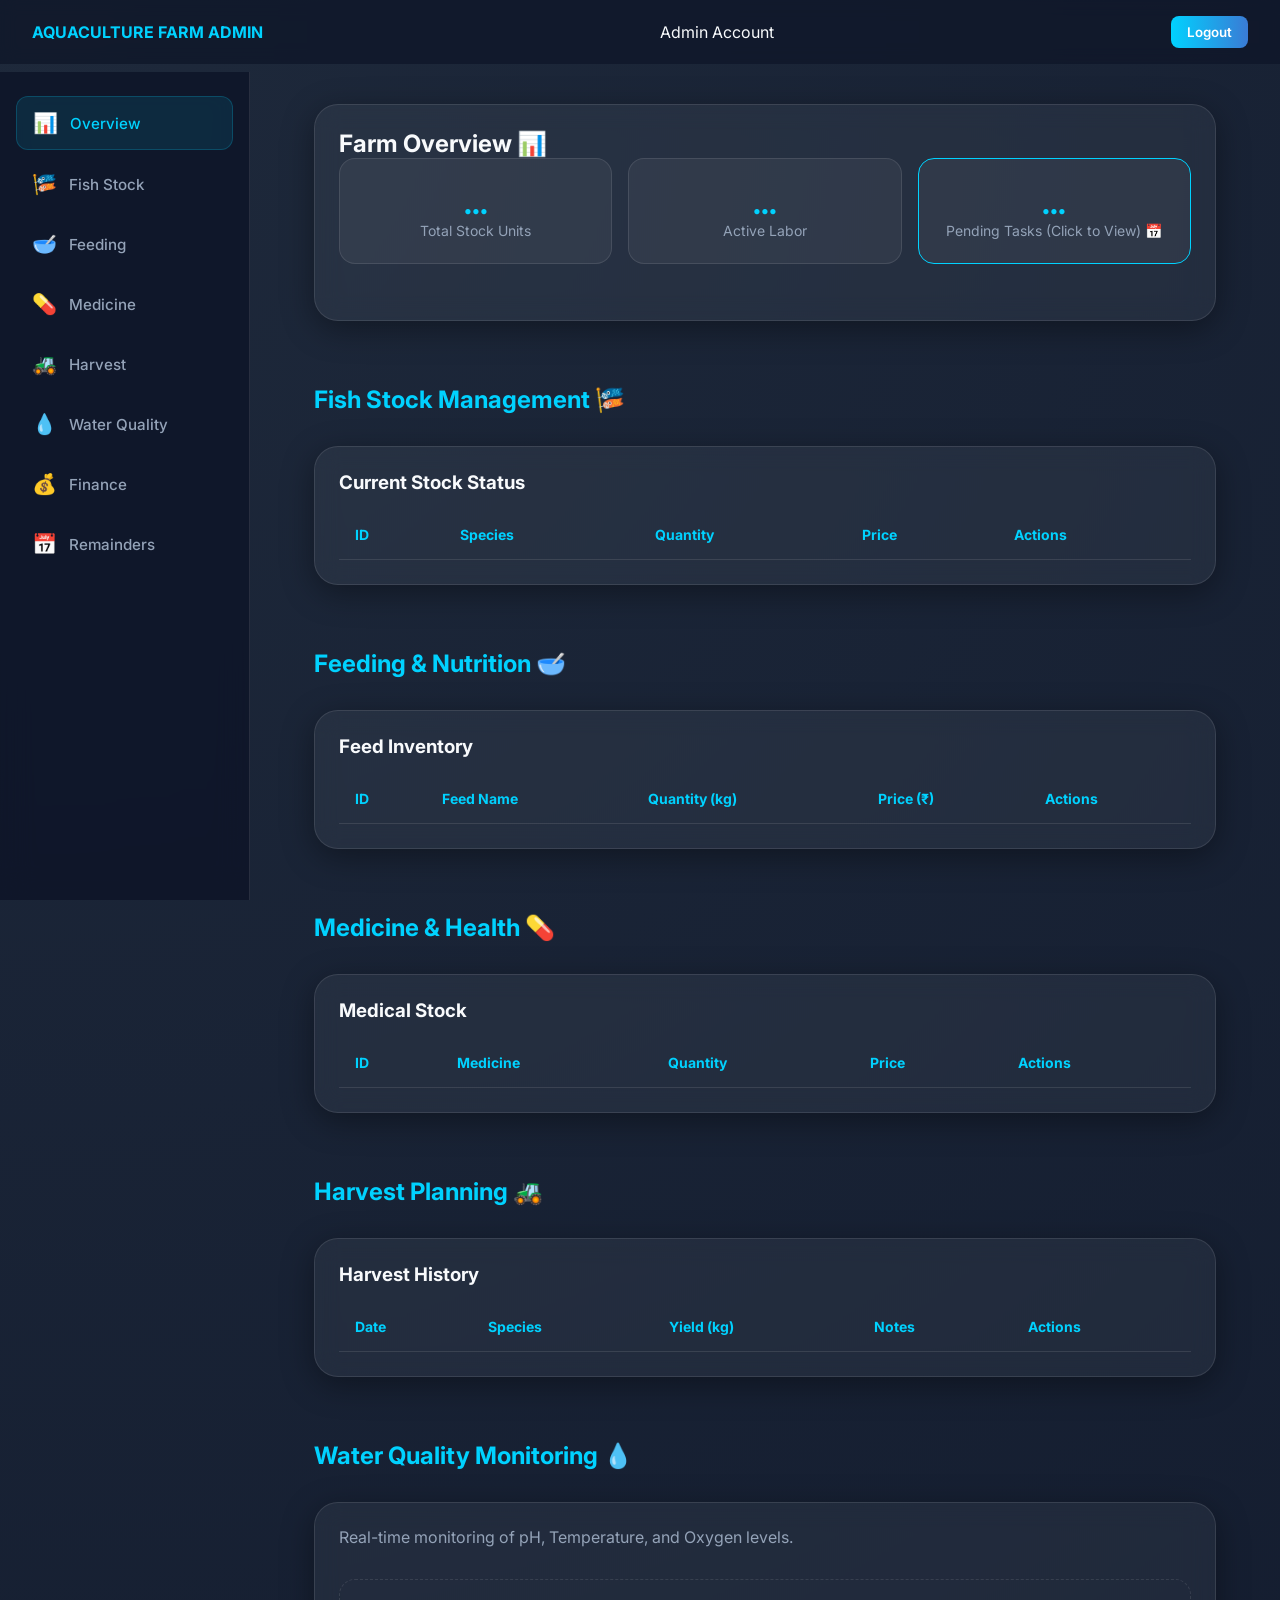
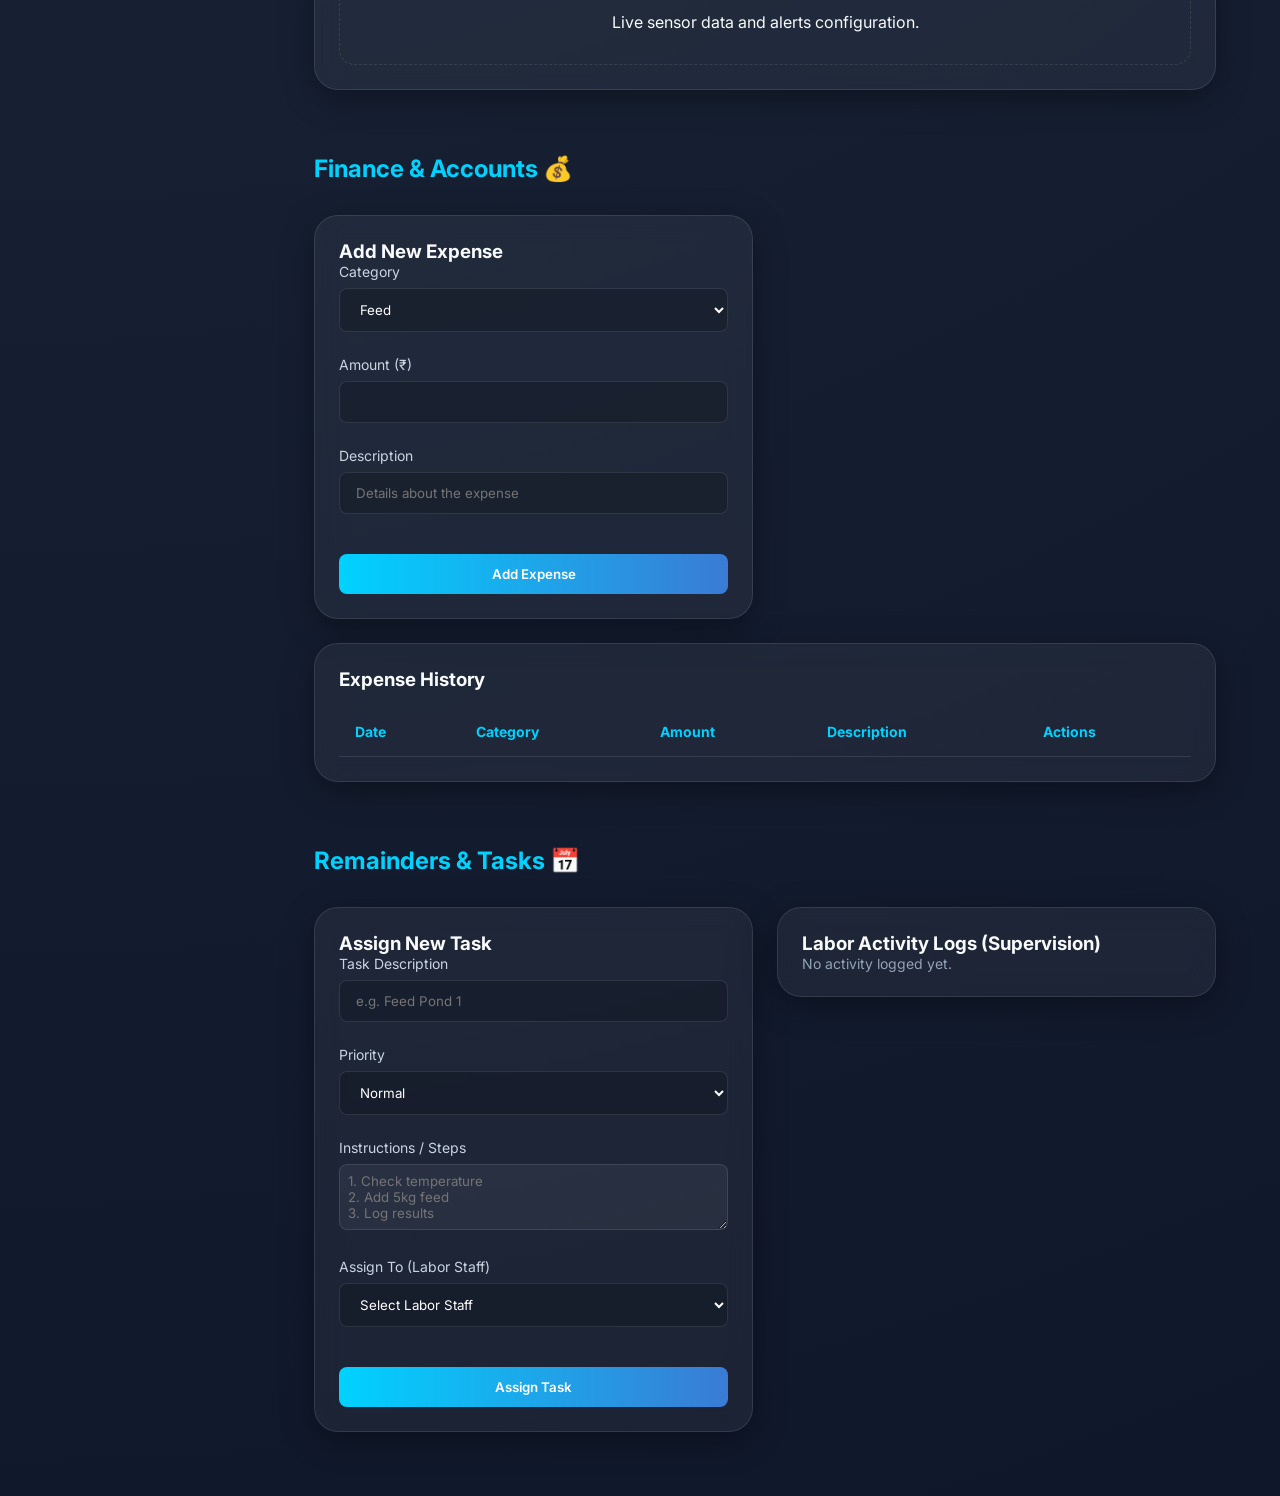
==== frontend/admin.html @ 34303a23 "Initial commit" ====
<!DOCTYPE html>
<html lang="en">

<head>
    <meta charset="UTF-8">
    <meta name="viewport" content="width=device-width, initial-scale=1.0">
    <title>Admin Dashboard - Aquaculture Farm Management System</title>
    <link rel="stylesheet" href="css/styles.css">
    <link href="https://fonts.googleapis.com/css2?family=Inter:wght@400;600;700&display=swap" rel="stylesheet">
    <style>
        body {
            display: block;
            padding-top: 80px;
        }

        .container {
            max-width: 1200px;
            margin: 0 auto;
            padding: 2rem;
            display: grid;
            grid-template-columns: repeat(auto-fit, minmax(300px, 1fr));
            gap: 1.5rem;
        }

        .glass-card {
            max-width: none;
            padding: 1.5rem;
        }

        .stat-grid {
            display: grid;
            grid-template-columns: repeat(auto-fit, minmax(200px, 1fr));
            gap: 1rem;
            margin-bottom: 2rem;
        }

        .stat-card {
            background: rgba(255, 255, 255, 0.05);
            border: 1px solid var(--glass-border);
            border-radius: 1rem;
            padding: 1.5rem;
            text-align: center;
        }

        .stat-val {
            font-size: 2rem;
            font-weight: 700;
            color: var(--primary);
        }

        .stat-label {
            font-size: 0.875rem;
            color: #94a3b8;
        }

        table {
            width: 100%;
            border-collapse: collapse;
            margin-top: 1rem;
        }

        th,
        td {
            padding: 1rem;
            text-align: left;
            border-bottom: 1px solid var(--glass-border);
        }

        th {
            color: var(--primary);
            font-size: 0.875rem;
        }
    </style>
</head>

<body style="display: block; padding-top: 72px;">
    <nav class="navbar">
        <div style="font-weight: 700; color: var(--primary);">AQUACULTURE FARM ADMIN</div>
        <div id="user-info">Admin Account</div>
        <button onclick="logout()" style="width: auto; margin: 0; padding: 0.5rem 1rem;">Logout</button>
    </nav>

    <aside class="sidebar">
        <a href="#overview" class="sidebar-link active" onclick="setActive(this)">
            <span class="icon">📊</span>
            <span class="text">Overview</span>
        </a>
        <a href="#fish-stock" class="sidebar-link" onclick="setActive(this)">
            <span class="icon">🎏</span>
            <span class="text">Fish Stock</span>
        </a>
        <a href="#feeding" class="sidebar-link" onclick="setActive(this)">
            <span class="icon">🥣</span>
            <span class="text">Feeding</span>
        </a>
        <a href="#medicine" class="sidebar-link" onclick="setActive(this)">
            <span class="icon">💊</span>
            <span class="text">Medicine</span>
        </a>
        <a href="#harvest" class="sidebar-link" onclick="setActive(this)">
            <span class="icon">🚜</span>
            <span class="text">Harvest</span>
        </a>
        <a href="#water-quality" class="sidebar-link" onclick="setActive(this)">
            <span class="icon">💧</span>
            <span class="text">Water Quality</span>
        </a>
        <a href="#finance" class="sidebar-link" onclick="setActive(this)">
            <span class="icon">💰</span>
            <span class="text">Finance</span>
        </a>
        <a href="#remainders" class="sidebar-link" onclick="setActive(this)">
            <span class="icon">📅</span>
            <span class="text">Remainders</span>
        </a>
    </aside>

    <main class="admin-main">
        <!-- Overview Section -->
        <section id="overview" class="container" style="padding-top: 0;">
            <div class="glass-card" style="grid-column: 1 / -1;">
                <h2>Farm Overview 📊</h2>
                <div class="stat-grid" id="stats-container">
                    <div class="stat-card">
                        <div class="stat-val" id="total-stock">...</div>
                        <div class="stat-label">Total Stock Units</div>
                    </div>
                    <div class="stat-card">
                        <div class="stat-val" id="labor-count">...</div>
                        <div class="stat-label">Active Labor</div>
                    </div>
                    <div class="stat-card" style="cursor: pointer; border: 1px solid var(--primary);"
                        onclick="document.querySelector('a[href=\'#remainders\']').click()">
                        <div class="stat-val" id="pending-tasks">...</div>
                        <div class="stat-label">Pending Tasks (Click to View) 📅</div>
                    </div>
                </div>
            </div>
        </section>

        <!-- Fish Stock Section -->
        <section id="fish-stock" class="container">
            <h2 style="grid-column: 1 / -1; color: var(--primary); margin-bottom: 0.5rem;">Fish Stock Management 🎏</h2>
            <div class="glass-card" style="grid-column: 1 / -1;">
                <h3>Current Stock Status</h3>
                <table>
                    <thead>
                        <tr>
                            <th>ID</th>
                            <th>Species</th>
                            <th>Quantity</th>
                            <th>Price</th>
                            <th>Actions</th>
                        </tr>
                    </thead>
                    <tbody id="stock-table-body">
                        <!-- Rows injected here -->
                    </tbody>
                </table>
            </div>
        </section>

        <!-- Feeding Section -->
        <section id="feeding" class="container">
            <h2 style="grid-column: 1 / -1; color: var(--primary); margin-bottom: 0.5rem;">Feeding & Nutrition 🥣</h2>
            <div class="glass-card" style="grid-column: 1 / -1;">
                <h3>Feed Inventory</h3>
                <table>
                    <thead>
                        <tr>
                            <th>ID</th>
                            <th>Feed Name</th>
                            <th>Quantity (kg)</th>
                            <th>Price (₹)</th>
                            <th>Actions</th>
                        </tr>
                    </thead>
                    <tbody id="feed-table-body"></tbody>
                </table>
            </div>
        </section>

        <!-- Medicine Section -->
        <section id="medicine" class="container">
            <h2 style="grid-column: 1 / -1; color: var(--primary); margin-bottom: 0.5rem;">Medicine & Health 💊</h2>
            <div class="glass-card" style="grid-column: 1 / -1;">
                <h3>Medical Stock</h3>
                <table>
                    <thead>
                        <tr>
                            <th>ID</th>
                            <th>Medicine</th>
                            <th>Quantity</th>
                            <th>Price</th>
                            <th>Actions</th>
                        </tr>
                    </thead>
                    <tbody id="medicine-table-body"></tbody>
                </table>
            </div>
        </section>

        <!-- Harvest Section -->
        <section id="harvest" class="container">
            <h2 style="grid-column: 1 / -1; color: var(--primary); margin-bottom: 0.5rem;">Harvest Planning 🚜</h2>
            <div class="glass-card" style="grid-column: 1 / -1;">
                <h3>Harvest History</h3>
                <table>
                    <thead>
                        <tr>
                            <th>Date</th>
                            <th>Species</th>
                            <th>Yield (kg)</th>
                            <th>Notes</th>
                            <th>Actions</th>
                        </tr>
                    </thead>
                    <tbody id="harvest-table-body"></tbody>
                </table>
            </div>
        </section>

        <!-- Water Quality Section -->
        <section id="water-quality" class="container">
            <h2 style="grid-column: 1 / -1; color: var(--primary); margin-bottom: 0.5rem;">Water Quality Monitoring 💧
            </h2>
            <div class="glass-card" style="grid-column: 1 / -1;">
                <p style="color: #94a3b8;">Real-time monitoring of pH, Temperature, and Oxygen levels.</p>
                <div
                    style="margin-top: 2rem; padding: 2rem; border: 1px dashed var(--glass-border); border-radius: 1rem; text-align: center;">
                    Live sensor data and alerts configuration.
                </div>
            </div>
        </section>

        <!-- Finance Section -->
        <section id="finance" class="container">
            <h2 style="grid-column: 1 / -1; color: var(--primary); margin-bottom: 0.5rem;">Finance & Accounts 💰</h2>
            <div class="glass-card">
                <h3>Add New Expense</h3>
                <form id="expense-form">
                    <div class="form-group">
                        <label>Category</label>
                        <select id="expense-category" required>
                            <option value="Feed">Feed</option>
                            <option value="Medicine">Medicine</option>
                            <option value="Labor">Labor</option>
                            <option value="Maintenance">Maintenance</option>
                            <option value="Equipment">Equipment</option>
                            <option value="Other">Other</option>
                        </select>
                    </div>
                    <div class="form-group">
                        <label>Amount (₹)</label>
                        <input type="number" step="0.01" id="expense-amount" required>
                    </div>
                    <div class="form-group">
                        <label>Description</label>
                        <input type="text" id="expense-desc" placeholder="Details about the expense">
                    </div>
                    <button type="submit">Add Expense</button>
                </form>
            </div>
            <div class="glass-card" style="grid-column: 1 / -1;">
                <h3>Expense History</h3>
                <table>
                    <thead>
                        <tr>
                            <th>Date</th>
                            <th>Category</th>
                            <th>Amount</th>
                            <th>Description</th>
                            <th>Actions</th>
                        </tr>
                    </thead>
                    <tbody id="expense-table-body">
                        <!-- Rows injected here -->
                    </tbody>
                </table>
            </div>
        </section>

        <!-- Remainders Section -->
        <section id="remainders" class="container">
            <h2 style="grid-column: 1 / -1; color: var(--primary); margin-bottom: 0.5rem;">Remainders & Tasks 📅</h2>
            <div class="glass-card">
                <h3>Assign New Task</h3>
                <form id="task-form">
                    <div class="form-group">
                        <label>Task Description</label>
                        <input type="text" id="task-desc" required placeholder="e.g. Feed Pond 1">
                    </div>
                    <div class="form-group">
                        <label>Priority</label>
                        <select id="task-priority" required>
                            <option value="Normal">Normal</option>
                            <option value="Urgent">Urgent 🚨</option>
                            <option value="Low">Low</option>
                        </select>
                    </div>
                    <div class="form-group">
                        <label>Instructions / Steps</label>
                        <textarea id="task-steps"
                            placeholder="1. Check temperature&#10;2. Add 5kg feed&#10;3. Log results" rows="3"
                            style="width: 100%; background: rgba(255,255,255,0.05); border: 1px solid var(--glass-border); border-radius: 0.5rem; color: white; padding: 0.5rem;"></textarea>
                    </div>
                    <div class="form-group">
                        <label>Assign To (Labor Staff)</label>
                        <select id="labor-id" required>
                            <option value="">Select Labor Staff</option>
                        </select>
                    </div>
                    <button type="submit">Assign Task</button>
                </form>
            </div>
            <div class="glass-card" style="height: fit-content;">
                <h3>Labor Activity Logs (Supervision)</h3>
                <div id="notification-list" style="max-height: 400px; overflow-y: auto;">
                    <p style="color: #94a3b8; font-size: 0.875rem;">No activity logged yet.</p>
                </div>
            </div>
        </section>
    </main>

    <script>
        const API_BASE = 'http://localhost:5000/api';

        function setActive(el) {
            document.querySelectorAll('.sidebar-link').forEach(link => link.classList.remove('active'));
            el.classList.add('active');
        }

        async function loadAdminData() {
            try {
                const statsRes = await fetch(`${API_BASE}/admin/overview`);
                const stats = await statsRes.json();
                document.getElementById('total-stock').textContent = stats.total_stock;
                document.getElementById('labor-count').textContent = stats.labor_count;
                document.getElementById('pending-tasks').textContent = stats.pending_tasks;

                loadStocks();
                loadFeeds();
                loadMedicines();
                loadHarvests();
                loadExpenses();
                loadNotifications();
                loadLaborDropdown();
            } catch (err) {
                console.error("Error loading admin data:", err);
            }
        }

        async function loadStocks() {
            const res = await fetch(`${API_BASE}/admin/stock`);
            const stocks = await res.json();
            const tableBody = document.getElementById('stock-table-body');
            tableBody.innerHTML = stocks.map(s => `
                <tr>
                    <td>#${s.id}</td>
                    <td>${s.species}</td>
                    <td>${s.quantity}</td>
                    <td>₹${s.price.toFixed(2)}</td>
                    <td>
                        <button onclick="editStock(${s.id}, '${s.species}', ${s.quantity}, ${s.price})" style="width: auto; margin: 0; padding: 0.25rem 0.75rem; font-size: 0.75rem; background: var(--secondary);">Edit</button>
                        <button onclick="deleteStock(${s.id})" style="width: auto; margin: 0; padding: 0.25rem 0.75rem; font-size: 0.75rem; background: var(--danger);">Delete</button>
                    </td>
                </tr>
            `).join('');
        }

        async function loadFeeds() {
            const res = await fetch(`${API_BASE}/admin/feed`);
            const feeds = await res.json();
            document.getElementById('feed-table-body').innerHTML = feeds.map(f => `
                <tr>
                    <td>#${f.id}</td>
                    <td>${f.name}</td>
                    <td>${f.quantity} kg</td>
                    <td>₹${f.unit_price.toFixed(2)} /kg</td>
                    <td>
                        <button onclick="editFeed(${f.id}, '${f.name}', ${f.quantity}, ${f.unit_price})" style="width: auto; margin: 0; padding: 0.25rem 0.75rem; font-size: 0.75rem; background: var(--secondary);">Edit</button>
                        <button onclick="deleteFeed(${f.id})" style="width: auto; margin: 0; padding: 0.25rem 0.75rem; font-size: 0.75rem; background: var(--danger);">Delete</button>
                    </td>
                </tr>
            `).join('');
        }

        async function loadMedicines() {
            const res = await fetch(`${API_BASE}/admin/medicine`);
            const meds = await res.json();
            document.getElementById('medicine-table-body').innerHTML = meds.map(m => `
                <tr>
                    <td>#${m.id}</td>
                    <td>${m.name}</td>
                    <td>${m.quantity}</td>
                    <td>₹${m.unit_price.toFixed(2)}</td>
                    <td>
                        <button onclick="editMedicine(${m.id}, '${m.name}', ${m.quantity}, ${m.unit_price})" style="width: auto; margin: 0; padding: 0.25rem 0.75rem; font-size: 0.75rem; background: var(--secondary);">Edit</button>
                        <button onclick="deleteMedicine(${m.id})" style="width: auto; margin: 0; padding: 0.25rem 0.75rem; font-size: 0.75rem; background: var(--danger);">Delete</button>
                    </td>
                </tr>
            `).join('');
        }

        async function loadHarvests() {
            const res = await fetch(`${API_BASE}/admin/harvest`);
            const harvests = await res.json();
            document.getElementById('harvest-table-body').innerHTML = harvests.map(h => `
                <tr>
                    <td>${h.date}</td>
                    <td>${h.species}</td>
                    <td>${h.quantity} kg</td>
                    <td style="color: #94a3b8; font-size: 0.875rem;">${h.notes}</td>
                    <td>
                        <button onclick="editHarvest(${h.id}, '${h.species}', ${h.quantity}, '${h.notes}')" style="width: auto; margin: 0; padding: 0.25rem 0.75rem; font-size: 0.75rem; background: var(--secondary);">Edit</button>
                        <button onclick="deleteHarvest(${h.id})" style="width: auto; margin: 0; padding: 0.25rem 0.75rem; font-size: 0.75rem; background: var(--danger);">Delete</button>
                    </td>
                </tr>
            `).join('');
        }

        async function deleteHarvest(id) {
            if (confirm('Delete harvest record?')) {
                await fetch(`${API_BASE}/admin/harvest/${id}`, { method: 'DELETE' });
                loadHarvests();
            }
        }

        async function loadExpenses() {
            const res = await fetch(`${API_BASE}/admin/expenses`);
            const expenses = await res.json();
            const tableBody = document.getElementById('expense-table-body');
            tableBody.innerHTML = expenses.map(e => `
                <tr>
                    <td>${e.date}</td>
                    <td><span class="badge" style="background: rgba(34, 197, 94, 0.1); color: #22c55e; border: 1px solid #22c55e; padding: 0.2rem 0.5rem; border-radius: 4px; font-size: 0.75rem;">${e.category}</span></td>
                    <td>₹${e.amount.toFixed(2)}</td>
                    <td style="color: #94a3b8; font-size: 0.875rem;">${e.description}</td>
                    <td>
                        <button onclick="editExpense(${e.id}, '${e.category}', ${e.amount}, '${e.description}')" style="width: auto; margin: 0; padding: 0.25rem 0.75rem; font-size: 0.75rem; background: var(--secondary);">Edit</button>
                        <button onclick="deleteExpense(${e.id})" style="width: auto; margin: 0; padding: 0.25rem 0.75rem; font-size: 0.75rem; background: var(--danger);">Delete</button>
                    </td>
                </tr>
            `).join('');
        }

        async function editExpense(id, oldCat, oldAmt, oldDesc) {
            const category = prompt("Edit Category (Feed/Medicine/Labor/Maintenance/Equipment/Other):", oldCat);
            if (category === null) return;
            const amount = prompt("Edit Amount:", oldAmt);
            if (amount === null) return;
            const description = prompt("Edit Description:", oldDesc);
            if (description === null) return;

            await fetch(`${API_BASE}/admin/expenses/${id}`, {
                method: 'PUT',
                headers: { 'Content-Type': 'application/json' },
                body: JSON.stringify({ category, amount: parseFloat(amount), description })
            });
            alert('Expense Updated!');
            loadExpenses();
        }

        async function deleteExpense(id) {
            if (!confirm('Are you sure you want to delete this expense?')) return;
            await fetch(`${API_BASE}/admin/expenses/${id}`, { method: 'DELETE' });
            alert('Expense Deleted!');
            loadExpenses();
        }

        document.getElementById('expense-form').addEventListener('submit', async (e) => {
            e.preventDefault();
            const category = document.getElementById('expense-category').value;
            const amount = document.getElementById('expense-amount').value;
            const description = document.getElementById('expense-desc').value;

            await fetch(`${API_BASE}/admin/expenses`, {
                method: 'POST',
                headers: { 'Content-Type': 'application/json' },
                body: JSON.stringify({ category, amount: parseFloat(amount), description })
            });
            alert('Expense Added!');
            e.target.reset();
            loadExpenses();
        });

        async function editStock(id, oldSpecies, oldQuantity, oldPrice) {
            const species = prompt("Edit Species Name:", oldSpecies);
            if (species === null) return;
            const quantity = prompt("Edit Quantity:", oldQuantity);
            if (quantity === null) return;
            const price = prompt("Edit Price per Unit:", oldPrice);
            if (price === null) return;

            await fetch(`${API_BASE}/admin/stock/${id}`, {
                method: 'PUT',
                headers: { 'Content-Type': 'application/json' },
                body: JSON.stringify({
                    species,
                    quantity: parseInt(quantity),
                    price: parseFloat(price)
                })
            });
            alert('Stock Updated!');
            loadStocks();
        }

        async function deleteStock(id) {
            if (!confirm('Are you sure you want to delete this stock item?')) return;

            await fetch(`${API_BASE}/admin/stock/${id}`, {
                method: 'DELETE'
            });
            alert('Stock Deleted!');
            loadStocks();
        }

        async function loadLaborDropdown() {
            const res = await fetch(`${API_BASE}/admin/labor`);
            const labors = await res.json();
            const select = document.getElementById('labor-id');
            select.innerHTML = '<option value="">Select Labor Staff</option>' +
                labors.map(l => `<option value="${l.id}">${l.username} (ID: ${l.id})</option>`).join('');
        }

        async function loadNotifications() {
            const res = await fetch(`${API_BASE}/admin/notifications`);
            const notes = await res.json();
            const list = document.getElementById('notification-list');
            if (notes.length > 0) {
                list.innerHTML = notes.map(n => `
                    <div style="padding: 1rem; border-bottom: 1px solid var(--glass-border); font-size: 0.875rem; color: #e2e8f0;">
                        <span style="color: var(--primary); font-weight: 600;">[${n.time}]</span> ${n.message}
                    </div>
                `).join('');
            } else {
                list.innerHTML = '<p style="color: #94a3b8; font-size: 0.875rem;">No activity logged yet.</p>';
            }
        }

        document.getElementById('task-form').addEventListener('submit', async (e) => {
            e.preventDefault();
            const desc = document.getElementById('task-desc').value;
            const lid = document.getElementById('labor-id').value;
            const priority = document.getElementById('task-priority').value;
            const steps = document.getElementById('task-steps').value;

            await fetch(`${API_BASE}/admin/tasks`, {
                method: 'POST',
                headers: { 'Content-Type': 'application/json' },
                body: JSON.stringify({
                    description: desc,
                    assigned_to: lid,
                    priority,
                    steps
                })
            });
            alert('Task Assigned!');
            document.getElementById('task-desc').value = '';
            document.getElementById('task-steps').value = '';
            loadAdminData();
        });

        async function deleteStock(id) {
            if (!confirm('Are you sure you want to delete this stock item?')) return;

            await fetch(`${API_BASE}/admin/stock/${id}`, {
                method: 'DELETE'
            });
            alert('Stock Deleted!');
            loadStocks();
        }

        function logout() {
            localStorage.clear();
            window.location.href = 'index.html';
        }

        // Smooth scroll implementation
        document.querySelectorAll('.sidebar-link').forEach(anchor => {
            anchor.addEventListener('click', function (e) {
                e.preventDefault();
                const targetId = this.getAttribute('href');
                const targetElement = document.querySelector(targetId);

                if (targetElement) {
                    window.scrollTo({
                        top: targetElement.offsetTop - 80,
                        behavior: 'smooth'
                    });
                }
            });
        });

        window.onload = loadAdminData;
        setInterval(loadNotifications, 5000); // More frequent updates for supervision
    </script>
</body>

</html>
---- frontend/css/styles.css ----
:root {
    --primary: #00d2ff;
    --secondary: #3a7bd5;
    --dark: #0f172a;
    --light: #f8fafc;
    --glass: rgba(255, 255, 255, 0.05);
    --glass-border: rgba(255, 255, 255, 0.1);
    --accent: #10b981;
    --danger: #ef4444;
}

* {
    margin: 0;
    padding: 0;
    box-sizing: border-box;
    font-family: 'Inter', system-ui, -apple-system, sans-serif;
}

body {
    background: radial-gradient(circle at top left, #1e293b, var(--dark));
    color: var(--light);
    min-height: 100vh;
    display: flex;
    justify-content: center;
    align-items: center;
    overflow-x: hidden;
}

.glass-card {
    background: var(--glass);
    backdrop-filter: blur(12px);
    -webkit-backdrop-filter: blur(12px);
    border: 1px solid var(--glass-border);
    border-radius: 1.5rem;
    padding: 2.5rem;
    box-shadow: 0 8px 32px 0 rgba(0, 0, 0, 0.37);
    width: 100%;
    max-width: 400px;
    animation: fadeIn 0.8s ease-out;
}

@keyframes fadeIn {
    from {
        opacity: 0;
        transform: translateY(20px);
    }

    to {
        opacity: 1;
        transform: translateY(0);
    }
}

h1 {
    font-size: 1.75rem;
    font-weight: 700;
    margin-bottom: 0.5rem;
    background: linear-gradient(to right, var(--primary), var(--secondary));
    background-clip: text;
    -webkit-background-clip: text;
    -webkit-text-fill-color: transparent;
    text-align: center;
}

p.subtitle {
    color: #94a3b8;
    text-align: center;
    margin-bottom: 2rem;
    font-size: 0.875rem;
}

.form-group {
    margin-bottom: 1.5rem;
}

label {
    display: block;
    margin-bottom: 0.5rem;
    font-size: 0.875rem;
    color: #cbd5e1;
}

input,
select {
    width: 100%;
    padding: 0.75rem 1rem;
    background: rgba(0, 0, 0, 0.2);
    border: 1px solid var(--glass-border);
    border-radius: 0.5rem;
    color: white;
    outline: none;
    transition: all 0.3s;
}

input:focus,
select:focus {
    border-color: var(--primary);
    box-shadow: 0 0 0 2px rgba(0, 210, 255, 0.2);
}

button {
    width: 100%;
    padding: 0.75rem;
    background: linear-gradient(to right, var(--primary), var(--secondary));
    border: none;
    border-radius: 0.5rem;
    color: white;
    font-weight: 600;
    cursor: pointer;
    transition: transform 0.2s, opacity 0.2s;
    margin-top: 1rem;
}

button:hover {
    opacity: 0.9;
    transform: translateY(-1px);
}

button:active {
    transform: translateY(0);
}

.alert {
    padding: 0.75rem;
    border-radius: 0.5rem;
    margin-bottom: 1rem;
    font-size: 0.875rem;
    display: none;
}

.alert-error {
    background: rgba(239, 68, 68, 0.1);
    border: 1px solid var(--danger);
    color: var(--danger);
}

/* Navbar */
.navbar {
    position: fixed;
    top: 0;
    width: 100%;
    padding: 1rem 2rem;
    background: rgba(15, 23, 42, 0.8);
    backdrop-filter: blur(8px);
    display: flex;
    justify-content: space-between;
    align-items: center;
    z-index: 1000;
}

/* Sidebar Styles */
.sidebar {
    position: fixed;
    top: 72px;
    /* Height of navbar */
    left: 0;
    width: 250px;
    height: calc(100vh - 72px);
    background: rgba(15, 23, 42, 0.95);
    backdrop-filter: blur(16px);
    border-right: 1px solid var(--glass-border);
    padding: 1.5rem 1rem;
    overflow-y: auto;
    z-index: 900;
    transition: all 0.3s ease;
}

.sidebar-link {
    display: flex;
    align-items: center;
    gap: 0.75rem;
    padding: 0.875rem 1rem;
    color: #94a3b8;
    text-decoration: none;
    border-radius: 0.75rem;
    margin-bottom: 0.5rem;
    transition: all 0.2s ease;
    cursor: pointer;
    font-size: 0.95rem;
    font-weight: 500;
}

.sidebar-link:hover {
    background: rgba(255, 255, 255, 0.05);
    color: var(--primary);
    transform: translateX(4px);
}

.sidebar-link.active {
    background: rgba(0, 210, 255, 0.1);
    color: var(--primary);
    border: 1px solid rgba(0, 210, 255, 0.2);
}

.sidebar-link span.icon {
    font-size: 1.25rem;
}

/* Main Content Wrapper */
.admin-main {
    margin-left: 250px;
    padding: 2rem;
    min-height: calc(100vh - 72px);
    width: calc(100% - 250px);
}

@media (max-width: 1024px) {
    .sidebar {
        width: 70px;
        padding: 1.5rem 0.5rem;
    }

    .sidebar-link span.text {
        display: none;
    }

    .admin-main {
        margin-left: 70px;
        width: calc(100% - 70px);
    }
}

@media (max-width: 640px) {
    .sidebar {
        transform: translateX(-100%);
    }

    .admin-main {
        margin-left: 0;
        width: 100%;
    }
}
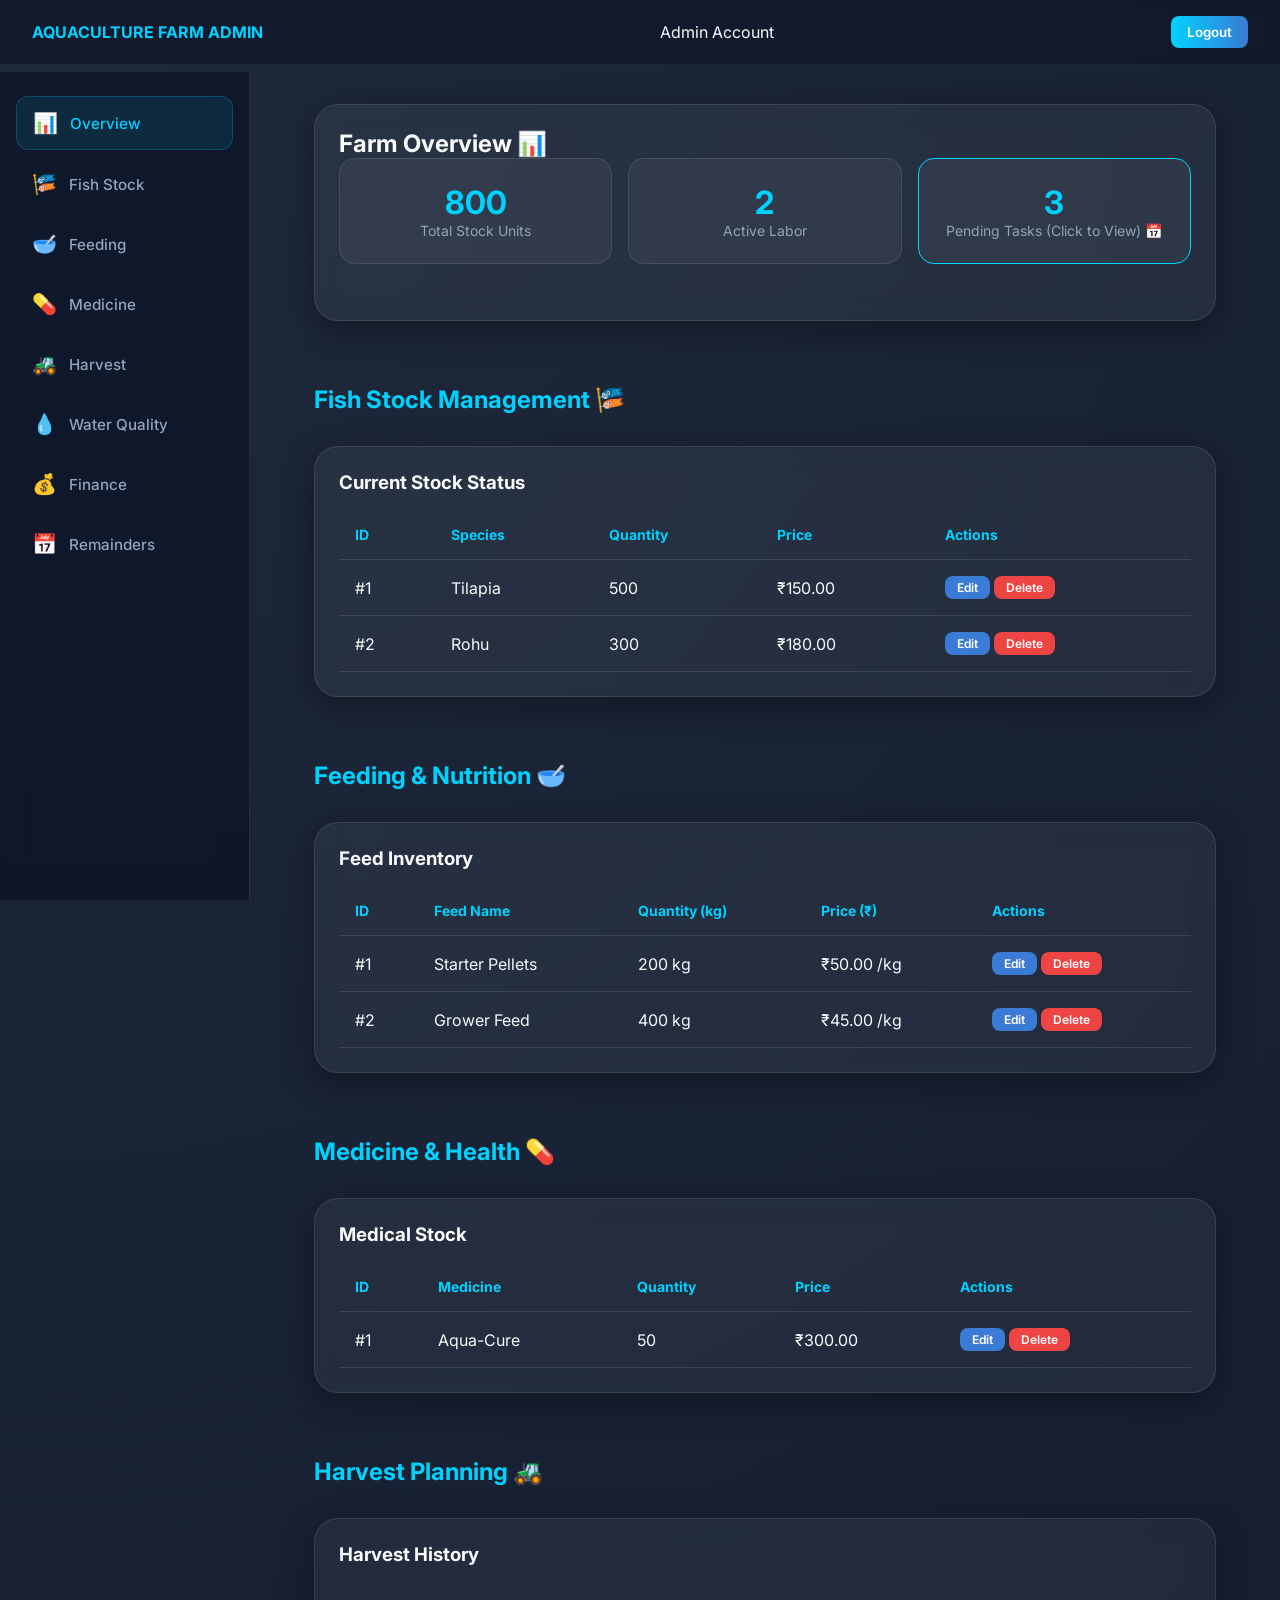
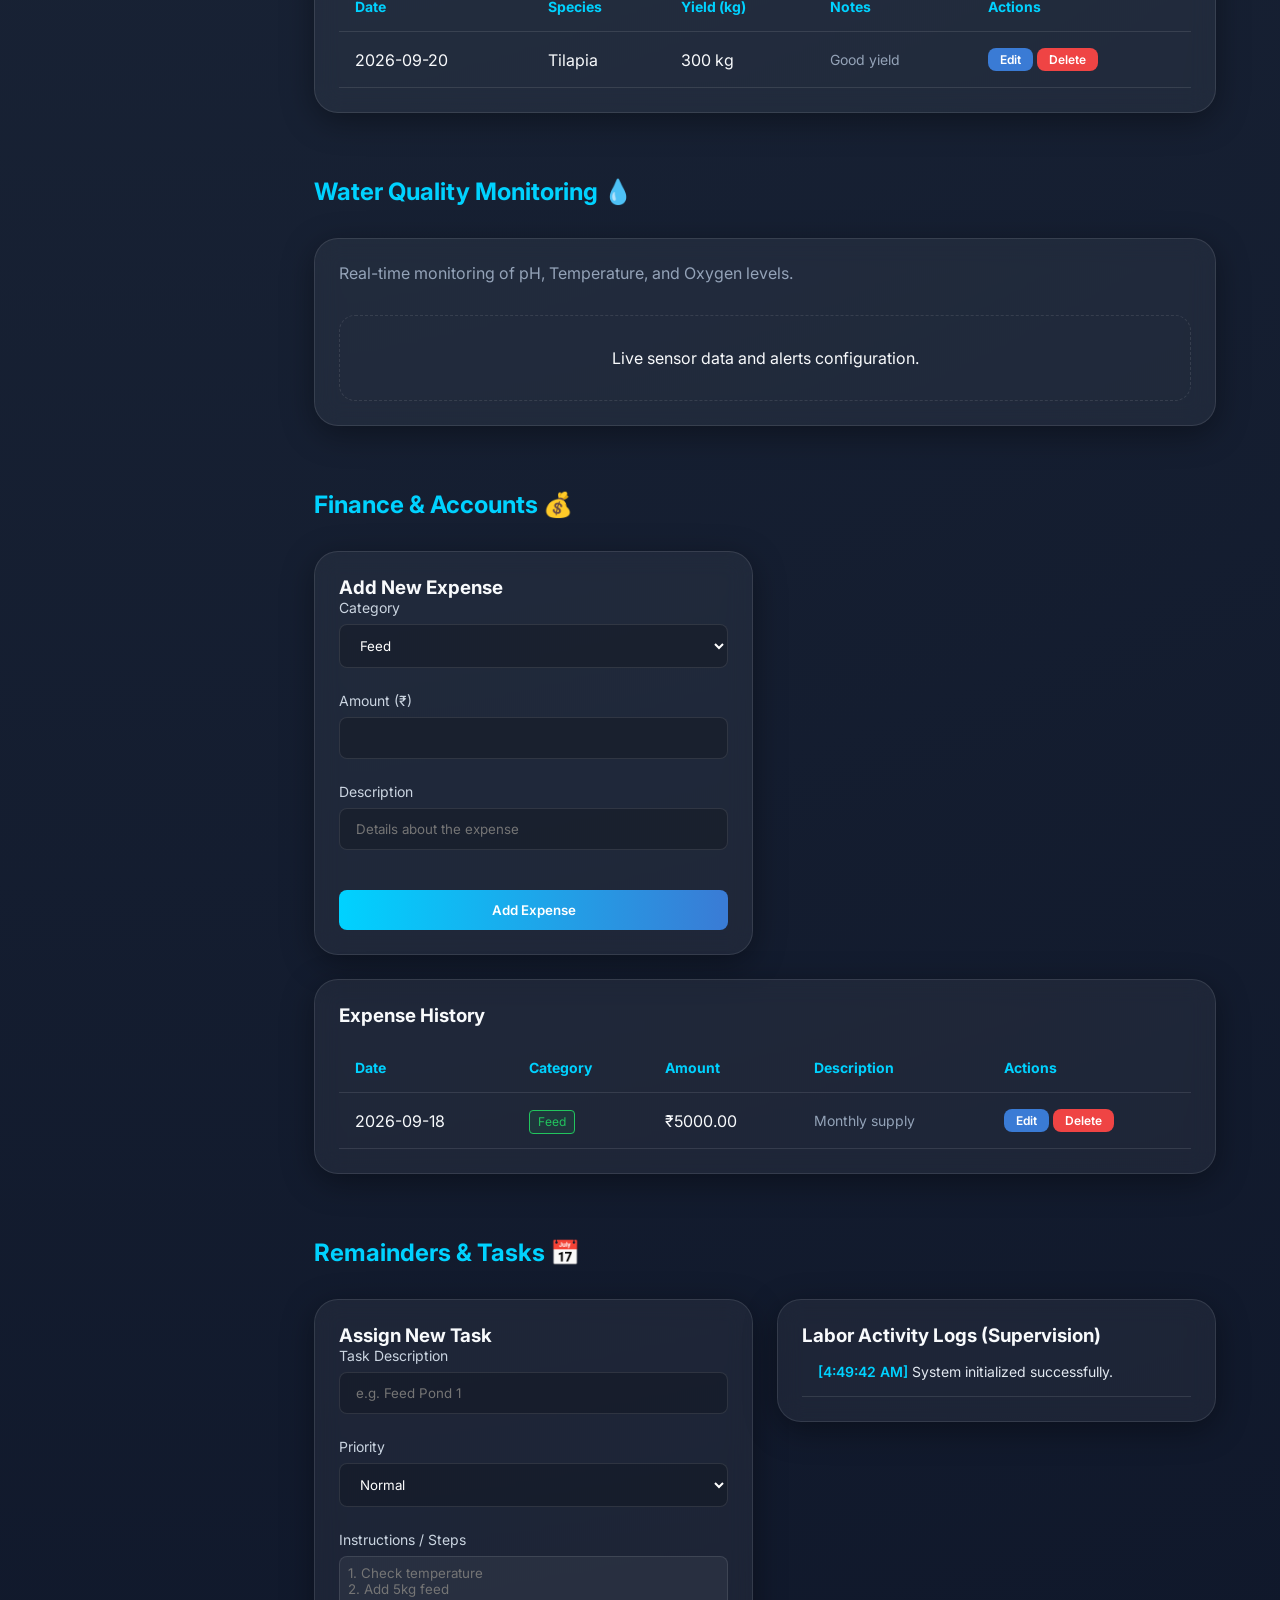
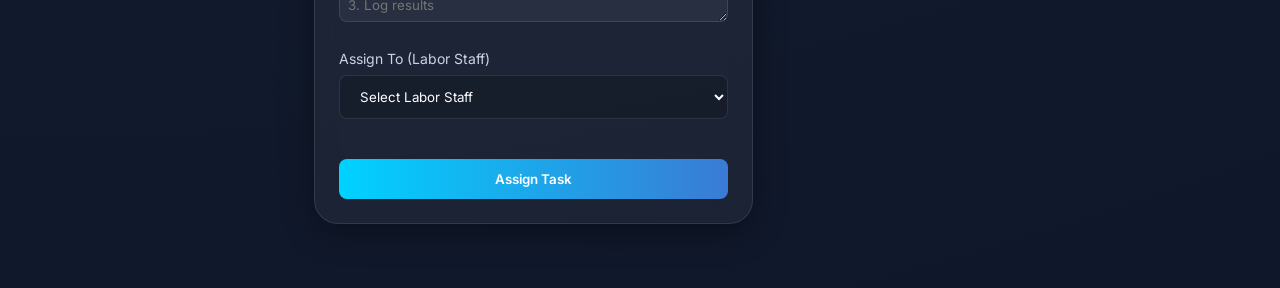
==== commit 16dbac0d: "Add mock APIs for all dashboards to function on GitHub Pages" ====
--- a/frontend/admin.html
+++ b/frontend/admin.html
@@ -325,6 +325,47 @@
     <script>
         const API_BASE = 'http://localhost:5000/api';
 
+        // MOCK INTERCEPTOR FOR GITHUB PAGES
+        const originalFetch = window.fetch;
+        window.fetch = async function (url, options) {
+            if (url.startsWith(API_BASE)) {
+
+                // Demo dummy state
+                window.mockState = window.mockState || {
+                    stock: [{ id: 1, species: "Tilapia", quantity: 500, price: 150.0 }, { id: 2, species: "Rohu", quantity: 300, price: 180.0 }],
+                    feed: [{ id: 1, name: "Starter Pellets", quantity: 200, unit_price: 50.0 }, { id: 2, name: "Grower Feed", quantity: 400, unit_price: 45.0 }],
+                    medicine: [{ id: 1, name: "Aqua-Cure", quantity: 50, unit_price: 300.0 }],
+                    harvest: [{ id: 1, date: "2026-09-20", species: "Tilapia", quantity: 300, notes: "Good yield" }],
+                    expenses: [{ id: 1, date: "2026-09-18", category: "Feed", amount: 5000.0, description: "Monthly supply" }],
+                    notifications: [{ time: new Date().toLocaleTimeString(), message: "System initialized successfully." }],
+                    labor: [{ id: 1, username: "labor1", role: "labor" }, { id: 2, username: "labor2", role: "labor" }]
+                };
+
+                const delay = (ms) => new Promise(res => setTimeout(res, ms));
+                await delay(200);
+
+                // Routes
+                if (url.includes('/admin/overview')) return { json: async () => ({ total_stock: 800, labor_count: 2, pending_tasks: 3 }) };
+                if (url.includes('/admin/stock')) {
+                    if (options?.method === 'DELETE' || options?.method === 'PUT' || options?.method === 'POST') return { json: async () => ({ status: 'success' }) };
+                    return { json: async () => window.mockState.stock };
+                }
+                if (url.includes('/admin/feed')) return { json: async () => window.mockState.feed };
+                if (url.includes('/admin/medicine')) return { json: async () => window.mockState.medicine };
+                if (url.includes('/admin/harvest')) return { json: async () => window.mockState.harvest };
+                if (url.includes('/admin/expenses')) {
+                    if (options?.method === 'DELETE' || options?.method === 'PUT' || options?.method === 'POST') return { json: async () => ({ status: 'success' }) };
+                    return { json: async () => window.mockState.expenses };
+                }
+                if (url.includes('/admin/notifications')) return { json: async () => window.mockState.notifications };
+                if (url.includes('/admin/labor')) return { json: async () => window.mockState.labor };
+                if (url.includes('/admin/tasks')) return { json: async () => ({ status: 'success' }) };
+
+                return { json: async () => [] };
+            }
+            return originalFetch(url, options);
+        };
+
         function setActive(el) {
             document.querySelectorAll('.sidebar-link').forEach(link => link.classList.remove('active'));
             el.classList.add('active');
